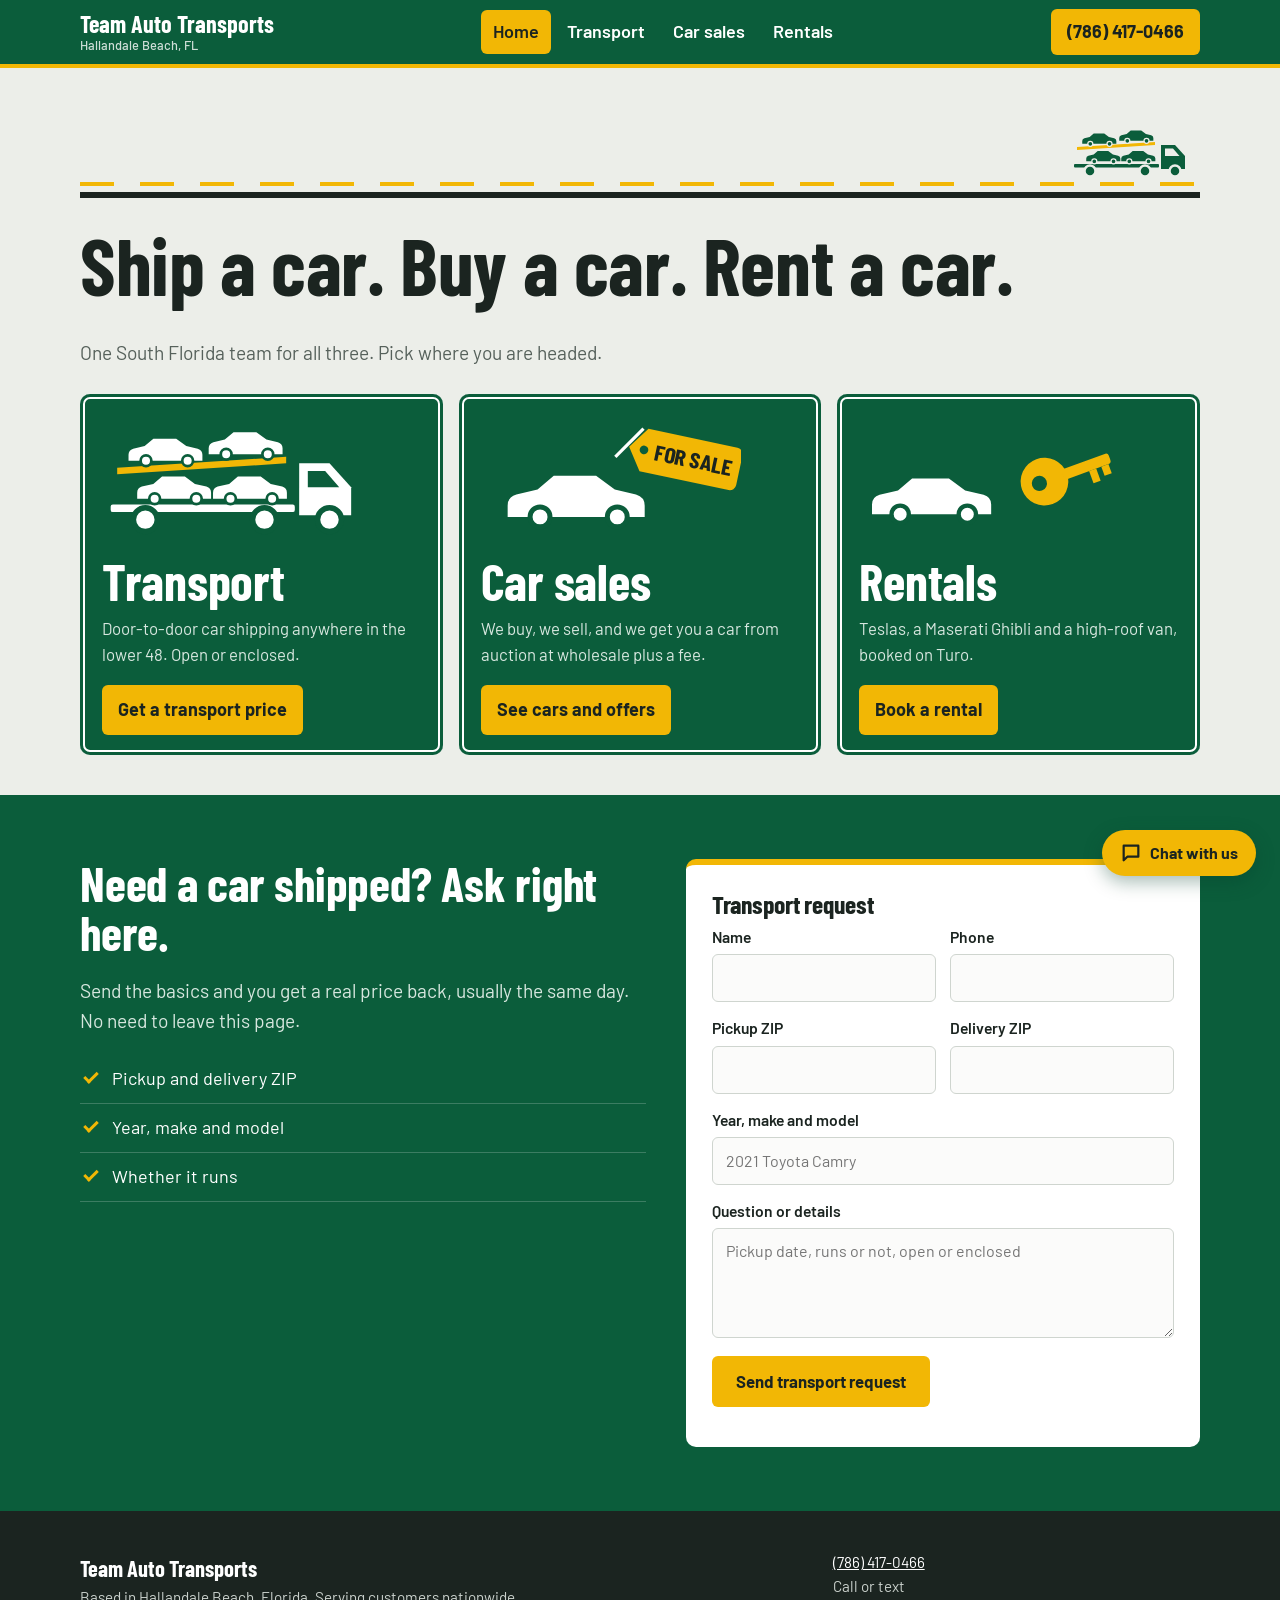
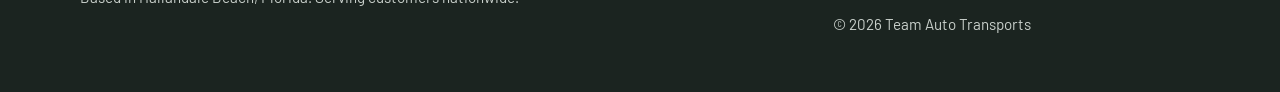
==== index.html @ 01b1e707 "Add files via upload" ====
<!doctype html>
<html lang="en">
<head>
  <meta charset="utf-8">
  <meta name="viewport" content="width=device-width, initial-scale=1, viewport-fit=cover">
  <title>Team Auto Transports | Car shipping, sales and rentals in Hallandale Beach, FL</title>
  <meta name="description" content="Door-to-door car shipping, used car sales, auction sourcing and rentals out of Hallandale Beach, FL. Call or text (786) 417-0466.">
  <link rel="preconnect" href="https://fonts.googleapis.com">
  <link rel="preconnect" href="https://fonts.gstatic.com" crossorigin>
  <link href="https://fonts.googleapis.com/css2?family=Barlow+Condensed:wght@600;700&family=Barlow:wght@400;500;600;700&display=swap" rel="stylesheet">
  <link rel="stylesheet" href="styles.css">
</head>
<body data-page="home">

<header class="site-header">
  <div class="wrap">
    <a class="brand" href="index.html">Team Auto Transports<small>Hallandale Beach, FL</small></a>
    <nav class="nav" aria-label="Main">
      <a href="index.html" aria-current="page">Home</a>
      <a href="transport.html">Transport</a>
      <a href="sales.html">Car sales</a>
      <a href="rentals.html">Rentals</a>
    </nav>
    <a class="header-call" href="tel:+17864170466">(786) 417-0466</a>
  </div>
</header>

<main>
  <section class="page-hero">
    <div class="wrap">
      <div class="road" aria-hidden="true"><svg class="road-truck" viewBox="0 0 240 110">
<rect x="8" y="78" width="170" height="7" rx="2" fill="#fff"/>
<path d="M14 44 L170 34 v6 L14 50z" fill="#f2b705"/>
<g transform="translate(22 11) scale(0.62)"><path d="M4 34q0-7 7-9l17-4 13-11h34l15 11 17 4q7 2 7 9v9H4z" fill="#fff"/><circle cx="30" cy="43" r="8" fill="#fff" stroke="#0b5d3b" stroke-width="4"/><circle cx="92" cy="43" r="8" fill="#fff" stroke="#0b5d3b" stroke-width="4"/></g><g transform="translate(96 5) scale(0.62)"><path d="M4 34q0-7 7-9l17-4 13-11h34l15 11 17 4q7 2 7 9v9H4z" fill="#fff"/><circle cx="30" cy="43" r="8" fill="#fff" stroke="#0b5d3b" stroke-width="4"/><circle cx="92" cy="43" r="8" fill="#fff" stroke="#0b5d3b" stroke-width="4"/></g><g transform="translate(30 46) scale(0.62)"><path d="M4 34q0-7 7-9l17-4 13-11h34l15 11 17 4q7 2 7 9v9H4z" fill="#fff"/><circle cx="30" cy="43" r="8" fill="#fff" stroke="#0b5d3b" stroke-width="4"/><circle cx="92" cy="43" r="8" fill="#fff" stroke="#0b5d3b" stroke-width="4"/></g><g transform="translate(100 46) scale(0.62)"><path d="M4 34q0-7 7-9l17-4 13-11h34l15 11 17 4q7 2 7 9v9H4z" fill="#fff"/><circle cx="30" cy="43" r="8" fill="#fff" stroke="#0b5d3b" stroke-width="4"/><circle cx="92" cy="43" r="8" fill="#fff" stroke="#0b5d3b" stroke-width="4"/></g>
<path d="M182 40h28l20 22v26h-48z" fill="#fff"/><path d="M190 47h16l13 15h-29z" fill="#0b5d3b"/>
<circle cx="40" cy="92" r="11" fill="#fff" stroke="#0b5d3b" stroke-width="5"/><circle cx="150" cy="92" r="11" fill="#fff" stroke="#0b5d3b" stroke-width="5"/><circle cx="210" cy="92" r="11" fill="#fff" stroke="#0b5d3b" stroke-width="5"/>
</svg></div>
      <h1>Ship a car. Buy a car. Rent a car.</h1>
      <p class="lead">One South Florida team for all three. Pick where you are headed.</p>

      <div class="signs">
        <a class="sign" href="transport.html">
          <svg class="sign-art" viewBox="0 0 240 110" aria-hidden="true">
<rect x="8" y="78" width="170" height="7" rx="2" fill="#fff"/>
<path d="M14 44 L170 34 v6 L14 50z" fill="#f2b705"/>
<g transform="translate(22 11) scale(0.62)"><path d="M4 34q0-7 7-9l17-4 13-11h34l15 11 17 4q7 2 7 9v9H4z" fill="#fff"/><circle cx="30" cy="43" r="8" fill="#fff" stroke="#0b5d3b" stroke-width="4"/><circle cx="92" cy="43" r="8" fill="#fff" stroke="#0b5d3b" stroke-width="4"/></g><g transform="translate(96 5) scale(0.62)"><path d="M4 34q0-7 7-9l17-4 13-11h34l15 11 17 4q7 2 7 9v9H4z" fill="#fff"/><circle cx="30" cy="43" r="8" fill="#fff" stroke="#0b5d3b" stroke-width="4"/><circle cx="92" cy="43" r="8" fill="#fff" stroke="#0b5d3b" stroke-width="4"/></g><g transform="translate(30 46) scale(0.62)"><path d="M4 34q0-7 7-9l17-4 13-11h34l15 11 17 4q7 2 7 9v9H4z" fill="#fff"/><circle cx="30" cy="43" r="8" fill="#fff" stroke="#0b5d3b" stroke-width="4"/><circle cx="92" cy="43" r="8" fill="#fff" stroke="#0b5d3b" stroke-width="4"/></g><g transform="translate(100 46) scale(0.62)"><path d="M4 34q0-7 7-9l17-4 13-11h34l15 11 17 4q7 2 7 9v9H4z" fill="#fff"/><circle cx="30" cy="43" r="8" fill="#fff" stroke="#0b5d3b" stroke-width="4"/><circle cx="92" cy="43" r="8" fill="#fff" stroke="#0b5d3b" stroke-width="4"/></g>
<path d="M182 40h28l20 22v26h-48z" fill="#fff"/><path d="M190 47h16l13 15h-29z" fill="#0b5d3b"/>
<circle cx="40" cy="92" r="11" fill="#fff" stroke="#0b5d3b" stroke-width="5"/><circle cx="150" cy="92" r="11" fill="#fff" stroke="#0b5d3b" stroke-width="5"/><circle cx="210" cy="92" r="11" fill="#fff" stroke="#0b5d3b" stroke-width="5"/>
</svg>
          <h2>Transport</h2>
          <p>Door-to-door car shipping anywhere in the lower 48. Open or enclosed.</p>
          <span class="sign-go">Get a transport price</span>
        </a>
        <a class="sign" href="sales.html">
          <svg class="sign-art" viewBox="0 0 240 110" aria-hidden="true">
<g transform="translate(20 40) scale(1.15)"><path d="M4 34q0-7 7-9l17-4 13-11h34l15 11 17 4q7 2 7 9v9H4z" fill="#fff"/><circle cx="30" cy="43" r="8" fill="#fff" stroke="#0b5d3b" stroke-width="4"/><circle cx="92" cy="43" r="8" fill="#fff" stroke="#0b5d3b" stroke-width="4"/></g>
<path d="M150 8 l-26 26" stroke="#fff" stroke-width="3"/>
<g transform="rotate(12 190 34)"><path d="M150 16h84a6 6 0 0 1 6 6v28a6 6 0 0 1-6 6h-84l-14-20z" fill="#f2b705"/><circle cx="150" cy="36" r="4" fill="#0b5d3b"/>
<text x="196" y="43" text-anchor="middle" font-family="Barlow Condensed, Arial Narrow, sans-serif" font-weight="700" font-size="20" textLength="72" lengthAdjust="spacingAndGlyphs" fill="#1b2420">FOR SALE</text></g>
</svg>
          <h2>Car sales</h2>
          <p>We buy, we sell, and we get you a car from auction at wholesale plus a fee.</p>
          <span class="sign-go">See cars and offers</span>
        </a>
        <a class="sign" href="rentals.html">
          <svg class="sign-art" viewBox="0 0 240 110" aria-hidden="true">
<g transform="translate(8 44) scale(1.0)"><path d="M4 34q0-7 7-9l17-4 13-11h34l15 11 17 4q7 2 7 9v9H4z" fill="#fff"/><circle cx="30" cy="43" r="8" fill="#fff" stroke="#0b5d3b" stroke-width="4"/><circle cx="92" cy="43" r="8" fill="#fff" stroke="#0b5d3b" stroke-width="4"/></g>
<g transform="rotate(-20 190 50)"><circle cx="170" cy="50" r="22" fill="#f2b705"/><circle cx="165" cy="50" r="7" fill="#0b5d3b"/><rect x="188" y="45" width="46" height="10" rx="3" fill="#f2b705"/><rect x="212" y="55" width="7" height="12" fill="#f2b705"/><rect x="224" y="55" width="7" height="9" fill="#f2b705"/></g>
</svg>
          <h2>Rentals</h2>
          <p>Teslas, a Maserati Ghibli and a high-roof van, booked on Turo.</p>
          <span class="sign-go">Book a rental</span>
        </a>
      </div>
    </div>
  </section>

  <section class="section section-sign" id="quick-quote">
    <div class="wrap split">
      <div>
        <h2>Need a car shipped? Ask right here.</h2>
        <p class="lead">Send the basics and you get a real price back, usually the same day. No need to leave this page.</p>
        <ul class="checklist">
          <li>Pickup and delivery ZIP</li>
          <li>Year, make and model</li>
          <li>Whether it runs</li>
        </ul>
      </div>

      <form class="form-card" name="transport-quote" method="POST" data-netlify="true" netlify-honeypot="bot-field"
            data-success="Request sent. We will call or text you with a price shortly.">
        <input type="hidden" name="form-name" value="transport-quote">
        <input type="hidden" name="source" value="Home page">
        <input type="hidden" name="runs" value="">
        <input type="hidden" name="trailer" value="">
        <input type="hidden" name="pickup_date" value="">
        <p class="hidden-field"><label>Leave empty <input name="bot-field"></label></p>
        <h3>Transport request</h3>
        <div class="fields">
          <div class="field"><label for="q-name">Name</label><input id="q-name" name="name" autocomplete="name" required></div>
          <div class="field"><label for="q-phone">Phone</label><input id="q-phone" name="phone" type="tel" autocomplete="tel" required></div>
          <div class="field"><label for="q-from">Pickup ZIP</label><input id="q-from" name="pickup_zip" inputmode="numeric" maxlength="10" required></div>
          <div class="field"><label for="q-to">Delivery ZIP</label><input id="q-to" name="delivery_zip" inputmode="numeric" maxlength="10" required></div>
          <div class="field field-full"><label for="q-vehicle">Year, make and model</label><input id="q-vehicle" name="vehicle" placeholder="2021 Toyota Camry" required></div>
          <div class="field field-full"><label for="q-msg">Question or details</label><textarea id="q-msg" name="message" placeholder="Pickup date, runs or not, open or enclosed"></textarea></div>
        </div>
        <button class="btn btn-paint" type="submit">Send transport request</button>
        <p class="form-msg" role="status" aria-live="polite"></p>
      </form>
    </div>
  </section>
</main>

<footer class="site-footer">
  <div class="wrap">
    <div>
      <strong>Team Auto Transports</strong>
      <p>Based in Hallandale Beach, Florida. Serving customers nationwide.</p>
      <!-- Add real numbers before going public:
      <p>USDOT XXXXXXX, MC XXXXXX. FL Dealer License XXXXXXX.</p> -->
    </div>
    <div>
      <p><a href="tel:+17864170466">(786) 417-0466</a><br>Call or text</p>
      <p>&copy; <span data-year></span> Team Auto Transports</p>
    </div>
  </div>
</footer>

<div class="call-bar">
  <a class="btn btn-paint" href="tel:+17864170466">Call</a>
  <a class="btn btn-ghost" style="color:#fff;border-color:#fff" href="sms:+17864170466">Text</a>
</div>

<form name="chat" data-netlify="true" hidden>
  <input name="topic"><input name="details"><input name="name"><input name="phone"><input name="page">
</form>
<script src="site.js"></script>
</body>
</html>
---- styles.css ----
/* Team Auto Transports - shared styles
   Look: Florida highway signage. Sign green, road-paint yellow, concrete. */

:root {
  --sign: #0b5d3b;
  --sign-dark: #07402a;
  --paint: #f2b705;
  --concrete: #eceee9;
  --ink: #1b2420;
  --muted: #56615b;
  --line: #cfd5cf;
  --white: #ffffff;
  --radius-sign: 10px;
  --radius-field: 6px;
  --display: "Barlow Condensed", "Arial Narrow", sans-serif;
  --body: "Barlow", system-ui, sans-serif;
  --wrap: 1120px;
}

*,
*::before,
*::after { box-sizing: border-box; }

html { -webkit-text-size-adjust: 100%; scroll-behavior: smooth; }
@media (prefers-reduced-motion: reduce) { html { scroll-behavior: auto; } }

body {
  margin: 0;
  font-family: var(--body);
  font-size: 18px;
  line-height: 1.55;
  color: var(--ink);
  background: var(--concrete);
  padding-bottom: 72px; /* room for the mobile call bar */
}
@media (min-width: 900px) { body { padding-bottom: 0; } }

img { max-width: 100%; display: block; }
a { color: var(--sign); }
:focus-visible { outline: 3px solid var(--paint); outline-offset: 2px; }

.wrap { width: min(100% - 40px, var(--wrap)); margin-inline: auto; }

h1, h2, h3 {
  font-family: var(--display);
  font-weight: 700;
  line-height: 1.02;
  margin: 0 0 .4em;
  letter-spacing: -.005em;
}
h1 { font-size: clamp(2.6rem, 8vw, 5rem); }
h2 { font-size: clamp(2rem, 5vw, 3rem); }
h3 { font-size: 1.6rem; }
p { margin: 0 0 1em; max-width: 64ch; }
.lead { font-size: 1.2rem; color: var(--muted); }

/* ---------- Header ---------- */
.site-header {
  background: var(--sign);
  color: var(--white);
  border-bottom: 4px solid var(--paint);
  position: sticky;
  top: 0;
  z-index: 20;
}
.site-header .wrap {
  display: flex;
  align-items: center;
  justify-content: space-between;
  gap: 16px;
  min-height: 64px;
  flex-wrap: wrap;
}
.brand {
  font-family: var(--display);
  font-weight: 700;
  font-size: 1.5rem;
  color: var(--white);
  text-decoration: none;
  line-height: 1;
}
.brand small {
  display: block;
  font-family: var(--body);
  font-weight: 500;
  font-size: .8rem;
  opacity: .8;
  margin-top: 3px;
}
.nav {
  display: flex;
  gap: 4px;
  overflow-x: auto;
  -webkit-overflow-scrolling: touch;
}
.nav a {
  color: var(--white);
  text-decoration: none;
  font-weight: 600;
  padding: 8px 12px;
  border-radius: var(--radius-field);
  white-space: nowrap;
}
.nav a:hover { background: var(--sign-dark); }
.nav a[aria-current="page"] { background: var(--paint); color: var(--ink); }
.header-call {
  display: none;
  background: var(--paint);
  color: var(--ink);
  font-weight: 700;
  text-decoration: none;
  padding: 9px 16px;
  border-radius: var(--radius-field);
}
@media (min-width: 900px) { .header-call { display: inline-block; } }
@media (max-width: 899px) {
  .site-header .wrap { padding: 10px 0 6px; }
  .nav { width: 100%; display: grid; grid-template-columns: repeat(4, 1fr); gap: 4px; padding: 0 0 4px; overflow: visible; }
  .nav a { text-align: center; padding: 8px 4px; font-size: .95rem; }
}

/* ---------- Buttons ---------- */
.btn {
  display: inline-flex;
  align-items: center;
  justify-content: center;
  gap: 8px;
  font: 700 1.05rem/1 var(--body);
  padding: 15px 22px;
  border-radius: var(--radius-field);
  border: 2px solid transparent;
  text-decoration: none;
  cursor: pointer;
  min-height: 50px;
}
.btn-paint { background: var(--paint); color: var(--ink); }
.btn-paint:hover { background: #ffc81f; }
.btn-sign { background: var(--sign); color: var(--white); }
.btn-sign:hover { background: var(--sign-dark); }
.btn-ghost { background: transparent; color: var(--ink); border-color: var(--ink); }
.btn-ghost:hover { background: var(--ink); color: var(--white); }
.btn-row { display: flex; flex-wrap: wrap; gap: 12px; }

/* ---------- Sections ---------- */
.section { padding: 64px 0; }
.section-tight { padding: 40px 0; }
.section-white { background: var(--white); }
.section-sign { background: var(--sign); color: var(--white); }
.section-sign .lead, .section-sign p { color: #d7e7df; }

.page-hero { padding: 56px 0 40px; }
.page-hero p.lead { margin-bottom: 1.4em; }

/* ---------- Highway sign panels (landing) ---------- */
.signs {
  display: grid;
  gap: 16px;
  grid-template-columns: 1fr;
}
@media (min-width: 820px) { .signs { grid-template-columns: repeat(3, 1fr); } }

.sign {
  position: relative;
  display: flex;
  flex-direction: column;
  background: var(--sign);
  color: var(--white);
  text-decoration: none;
  border-radius: var(--radius-sign);
  padding: 22px 22px 20px;
  box-shadow: inset 0 0 0 3px var(--sign), inset 0 0 0 5px var(--white);
  min-height: 220px;
  transition: transform .15s ease;
}
.sign:hover { transform: translateY(-3px); }
@media (prefers-reduced-motion: reduce) { .sign:hover { transform: none; } }
.sign-tab {
  align-self: flex-start;
  background: var(--paint);
  color: var(--ink);
  font: 700 .95rem/1 var(--body);
  padding: 6px 10px;
  border-radius: 4px;
  margin-bottom: 18px;
}
.sign h2 {
  font-size: clamp(2.4rem, 6vw, 3.2rem);
  margin-bottom: .15em;
}
.sign p { color: #d7e7df; margin: 0 0 18px; font-size: 1.05rem; }
.sign-arrow {
  margin-top: auto;
  width: 44px;
  height: 44px;
}

/* ---------- Two column layout ---------- */
.split {
  display: grid;
  gap: 40px;
  grid-template-columns: 1fr;
  align-items: start;
}
@media (min-width: 900px) { .split { grid-template-columns: 1.1fr 1fr; } }

/* ---------- Steps ---------- */
.steps {
  list-style: none;
  padding: 0;
  margin: 32px 0 0;
  display: grid;
  gap: 28px;
  counter-reset: step;
}
@media (min-width: 820px) { .steps { grid-template-columns: repeat(3, 1fr); } }
.steps li { counter-increment: step; border-top: 4px solid var(--paint); padding-top: 14px; }
.steps li::before {
  content: "Step " counter(step);
  display: block;
  font-weight: 700;
  color: var(--sign);
  margin-bottom: 4px;
}

/* ---------- Routes table ---------- */
.routes { width: 100%; border-collapse: collapse; margin-top: 24px; font-size: 1.05rem; }
.routes th, .routes td { text-align: left; padding: 14px 10px; border-bottom: 1px solid var(--line); }
.routes th { font-family: var(--display); font-size: 1.2rem; }
.routes td:last-child, .routes th:last-child { text-align: right; white-space: nowrap; }

.checklist { list-style: none; padding: 0; margin: 12px 0 0; }
.checklist li { padding: 10px 0 10px 32px; position: relative; border-bottom: 1px solid var(--line); }
.checklist li::before {
  content: "";
  position: absolute;
  left: 4px;
  top: 17px;
  width: 14px;
  height: 8px;
  border-left: 3px solid var(--sign);
  border-bottom: 3px solid var(--sign);
  transform: rotate(-45deg);
}
.section-sign .checklist li { border-color: rgba(255,255,255,.2); }
.section-sign .checklist li::before { border-color: var(--paint); }

/* ---------- Offer blocks (sales) ---------- */
.offers { display: grid; gap: 20px; margin-top: 28px; }
@media (min-width: 820px) { .offers { grid-template-columns: repeat(3, 1fr); } }
.offer {
  background: var(--white);
  border-left: 6px solid var(--sign);
  padding: 22px;
  display: flex;
  flex-direction: column;
}
.offer.offer-auction { border-left-color: var(--paint); }
.offer p { color: var(--muted); }
.offer .btn { margin-top: auto; align-self: flex-start; }

/* ---------- Inventory ---------- */
.inventory { display: grid; gap: 20px; margin-top: 28px; }
@media (min-width: 640px) { .inventory { grid-template-columns: repeat(2, 1fr); } }
@media (min-width: 1000px) { .inventory { grid-template-columns: repeat(3, 1fr); } }
.car {
  background: var(--white);
  border: 1px solid var(--line);
  border-radius: 8px;
  overflow: hidden;
  display: flex;
  flex-direction: column;
}
.car-photo {
  aspect-ratio: 4 / 3;
  background: #d9ddd8;
  display: grid;
  place-items: center;
  color: var(--muted);
  font-weight: 600;
}
.car-photo img { width: 100%; height: 100%; object-fit: cover; }
.car-body { padding: 16px 18px 18px; display: flex; flex-direction: column; flex: 1; }
.car-body h3 { font-size: 1.5rem; margin-bottom: 4px; }
.car-meta { color: var(--muted); font-size: .98rem; margin: 0 0 10px; }
.car-price { font-family: var(--display); font-weight: 700; font-size: 1.8rem; color: var(--sign); margin: 0 0 12px; }
.car-body .btn { margin-top: auto; }
.inventory-status { color: var(--muted); }

/* ---------- Forms ---------- */
.form-card {
  background: var(--white);
  border-radius: var(--radius-sign);
  padding: 26px;
  border-top: 6px solid var(--paint);
  color: var(--ink);
}
.form-card h2, .form-card h3 { margin-bottom: .3em; }
.form-card > p { color: var(--muted); }
.fields { display: grid; gap: 14px; grid-template-columns: 1fr; }
@media (min-width: 560px) { .fields { grid-template-columns: 1fr 1fr; } }
.field { display: flex; flex-direction: column; gap: 5px; }
.field-full { grid-column: 1 / -1; }
label { font-weight: 600; font-size: .98rem; }
input, select, textarea {
  font: 400 1rem/1.3 var(--body);
  color: var(--ink);
  padding: 12px 13px;
  border: 1.5px solid var(--line);
  border-radius: var(--radius-field);
  background: #fbfbfa;
  width: 100%;
  min-height: 48px;
  font-size: 16px; /* stops iOS zoom on focus */
}
textarea { min-height: 110px; resize: vertical; }
input:focus, select:focus, textarea:focus { border-color: var(--sign); outline: 2px solid var(--sign); outline-offset: 0; }
.radio-row { display: flex; flex-wrap: wrap; gap: 8px; }
.radio-row label {
  display: flex;
  align-items: center;
  gap: 8px;
  border: 1.5px solid var(--line);
  border-radius: var(--radius-field);
  padding: 10px 14px;
  cursor: pointer;
  font-weight: 600;
}
.radio-row input { width: auto; min-height: 0; }
.radio-row label:has(input:checked) { border-color: var(--sign); background: #e3efe8; }
.form-card .btn { margin-top: 18px; width: 100%; }
@media (min-width: 560px) { .form-card .btn { width: auto; } }
.hidden-field { display: none; }
.form-msg { margin: 14px 0 0; font-weight: 600; }
.form-msg.ok { color: var(--sign); }
.form-msg.err { color: #a12b1c; }

/* ---------- Rentals ---------- */
.fleet { display: flex; flex-wrap: wrap; gap: 10px; margin: 20px 0 28px; padding: 0; list-style: none; }
.fleet li { background: var(--white); border: 1.5px solid var(--line); border-radius: 999px; padding: 8px 16px; font-weight: 600; }

/* ---------- Footer ---------- */
.site-footer { background: var(--ink); color: #c9d0cb; padding: 40px 0; font-size: .95rem; }
.site-footer a { color: var(--white); }
.site-footer .wrap { display: grid; gap: 18px; }
@media (min-width: 820px) { .site-footer .wrap { grid-template-columns: 2fr 1fr; } }
.site-footer strong { color: var(--white); font-family: var(--display); font-size: 1.4rem; }

/* ---------- Mobile call bar ---------- */
.call-bar {
  position: fixed;
  left: 0;
  right: 0;
  bottom: 0;
  display: grid;
  grid-template-columns: 1fr 1fr;
  gap: 8px;
  padding: 10px 12px calc(10px + env(safe-area-inset-bottom));
  background: var(--sign);
  border-top: 3px solid var(--paint);
  z-index: 30;
}
.call-bar .btn { min-height: 46px; padding: 12px; }
@media (min-width: 900px) { .call-bar { display: none; } }

/* ---------- Sign illustrations ---------- */
.sign-art { width: 100%; max-width: 260px; height: auto; margin: 4px 0 16px; }
.sign-go {
  margin-top: auto;
  align-self: flex-start;
  background: var(--paint);
  color: var(--ink);
  font-weight: 700;
  padding: 11px 16px;
  border-radius: var(--radius-field);
}
.sign:hover .sign-go { background: #ffc81f; }

/* ---------- Road with truck (home, plays once) ---------- */
.road {
  position: relative;
  height: 74px;
  margin-bottom: 26px;
  border-bottom: 6px solid var(--ink);
  overflow: hidden;
}
.road::after {
  content: "";
  position: absolute;
  left: 0; right: 0; bottom: 6px;
  height: 4px;
  background: repeating-linear-gradient(90deg, var(--paint) 0 34px, transparent 34px 60px);
}
.road-truck {
  position: absolute;
  bottom: 12px;
  width: 120px;
  height: auto;
  left: calc(100% - 130px);
  animation: drive 2.6s cubic-bezier(.25,.8,.3,1) both;
}
.road-truck rect, .road-truck path[fill="#fff"], .road-truck circle, .road-truck g path, .road-truck g circle { fill: var(--sign); }
.road-truck path[fill="#0b5d3b"] { fill: var(--concrete); }
.road-truck circle { stroke: var(--concrete); }
@keyframes drive { from { left: -140px; } }
@media (prefers-reduced-motion: reduce) { .road-truck { animation: none; } }

/* ---------- Car photo placeholder ---------- */
.car-photo svg { width: 55%; height: auto; opacity: .45; }
.car-photo { position: relative; }
.car-photo .photo-count {
  position: absolute; right: 10px; bottom: 10px;
  background: rgba(27,36,32,.8); color: #fff; font-size: .85rem; padding: 3px 8px; border-radius: 4px;
}

/* ---------- Turo booking panel ---------- */
.turo-panel {
  background: var(--paint);
  color: var(--ink);
  border-radius: var(--radius-sign);
  padding: 30px 26px;
  display: grid;
  gap: 18px;
  align-items: center;
  margin-top: 8px;
}
@media (min-width: 820px) { .turo-panel { grid-template-columns: 1.3fr 1fr; padding: 40px; } }
.turo-panel h2 { margin-bottom: .2em; }
.turo-panel p { margin: 0; font-size: 1.1rem; }
.btn-turo {
  background: var(--ink);
  color: var(--white);
  font-size: 1.3rem;
  min-height: 64px;
  padding: 18px 28px;
  width: 100%;
  box-shadow: 0 6px 0 var(--sign);
}
.btn-turo:hover { background: var(--sign-dark); }
.btn-turo:active { transform: translateY(4px); box-shadow: 0 2px 0 var(--sign); }
.turo-panel .fleet { margin: 14px 0 0; }
.turo-panel .fleet li { border-color: rgba(27,36,32,.25); }

/* ---------- Chat widget ---------- */
.chat-launch {
  position: fixed;
  right: 16px;
  bottom: 88px;
  z-index: 40;
  display: flex;
  align-items: center;
  gap: 8px;
  background: var(--paint);
  color: var(--ink);
  border: 0;
  border-radius: 999px;
  padding: 12px 18px;
  font: 700 1rem/1 var(--body);
  box-shadow: 0 6px 18px rgba(7,64,42,.35);
  cursor: pointer;
}
@media (min-width: 900px) { .chat-launch { bottom: 24px; right: 24px; } }
.chat-launch svg { width: 22px; height: 22px; }
.chat-panel {
  position: fixed;
  right: 12px;
  left: 12px;
  bottom: 88px;
  z-index: 41;
  background: var(--white);
  border-radius: 12px;
  box-shadow: 0 12px 40px rgba(0,0,0,.25);
  overflow: hidden;
  display: none;
  flex-direction: column;
  max-height: min(560px, calc(100dvh - 120px));
}
@media (min-width: 560px) { .chat-panel { left: auto; width: 370px; } }
@media (min-width: 900px) { .chat-panel { bottom: 24px; right: 24px; } }
.chat-panel.open { display: flex; }
.chat-head {
  background: var(--sign);
  color: var(--white);
  padding: 14px 16px;
  display: flex;
  justify-content: space-between;
  align-items: center;
  border-bottom: 3px solid var(--paint);
}
.chat-head strong { font-family: var(--display); font-size: 1.3rem; }
.chat-head small { display: block; opacity: .8; }
.chat-close { background: none; border: 0; color: #fff; font-size: 1.8rem; line-height: 1; cursor: pointer; padding: 0 4px; }
.chat-log { padding: 14px; overflow-y: auto; display: flex; flex-direction: column; gap: 8px; flex: 1; background: var(--concrete); }
.bubble { max-width: 85%; padding: 10px 13px; border-radius: 12px; font-size: 1rem; line-height: 1.4; }
.bubble.bot { background: var(--white); align-self: flex-start; border-bottom-left-radius: 3px; }
.bubble.me { background: var(--sign); color: #fff; align-self: flex-end; border-bottom-right-radius: 3px; }
.chat-choices { display: flex; flex-wrap: wrap; gap: 6px; }
.chat-choices button {
  background: var(--white); border: 1.5px solid var(--sign); color: var(--sign);
  border-radius: 999px; padding: 8px 12px; font: 600 .95rem var(--body); cursor: pointer;
}
.chat-choices button:hover { background: var(--sign); color: #fff; }
.chat-input { display: flex; gap: 8px; padding: 10px; border-top: 1px solid var(--line); }
.chat-input input { min-height: 44px; }
.chat-input button { flex: none; min-height: 44px; padding: 0 16px; }
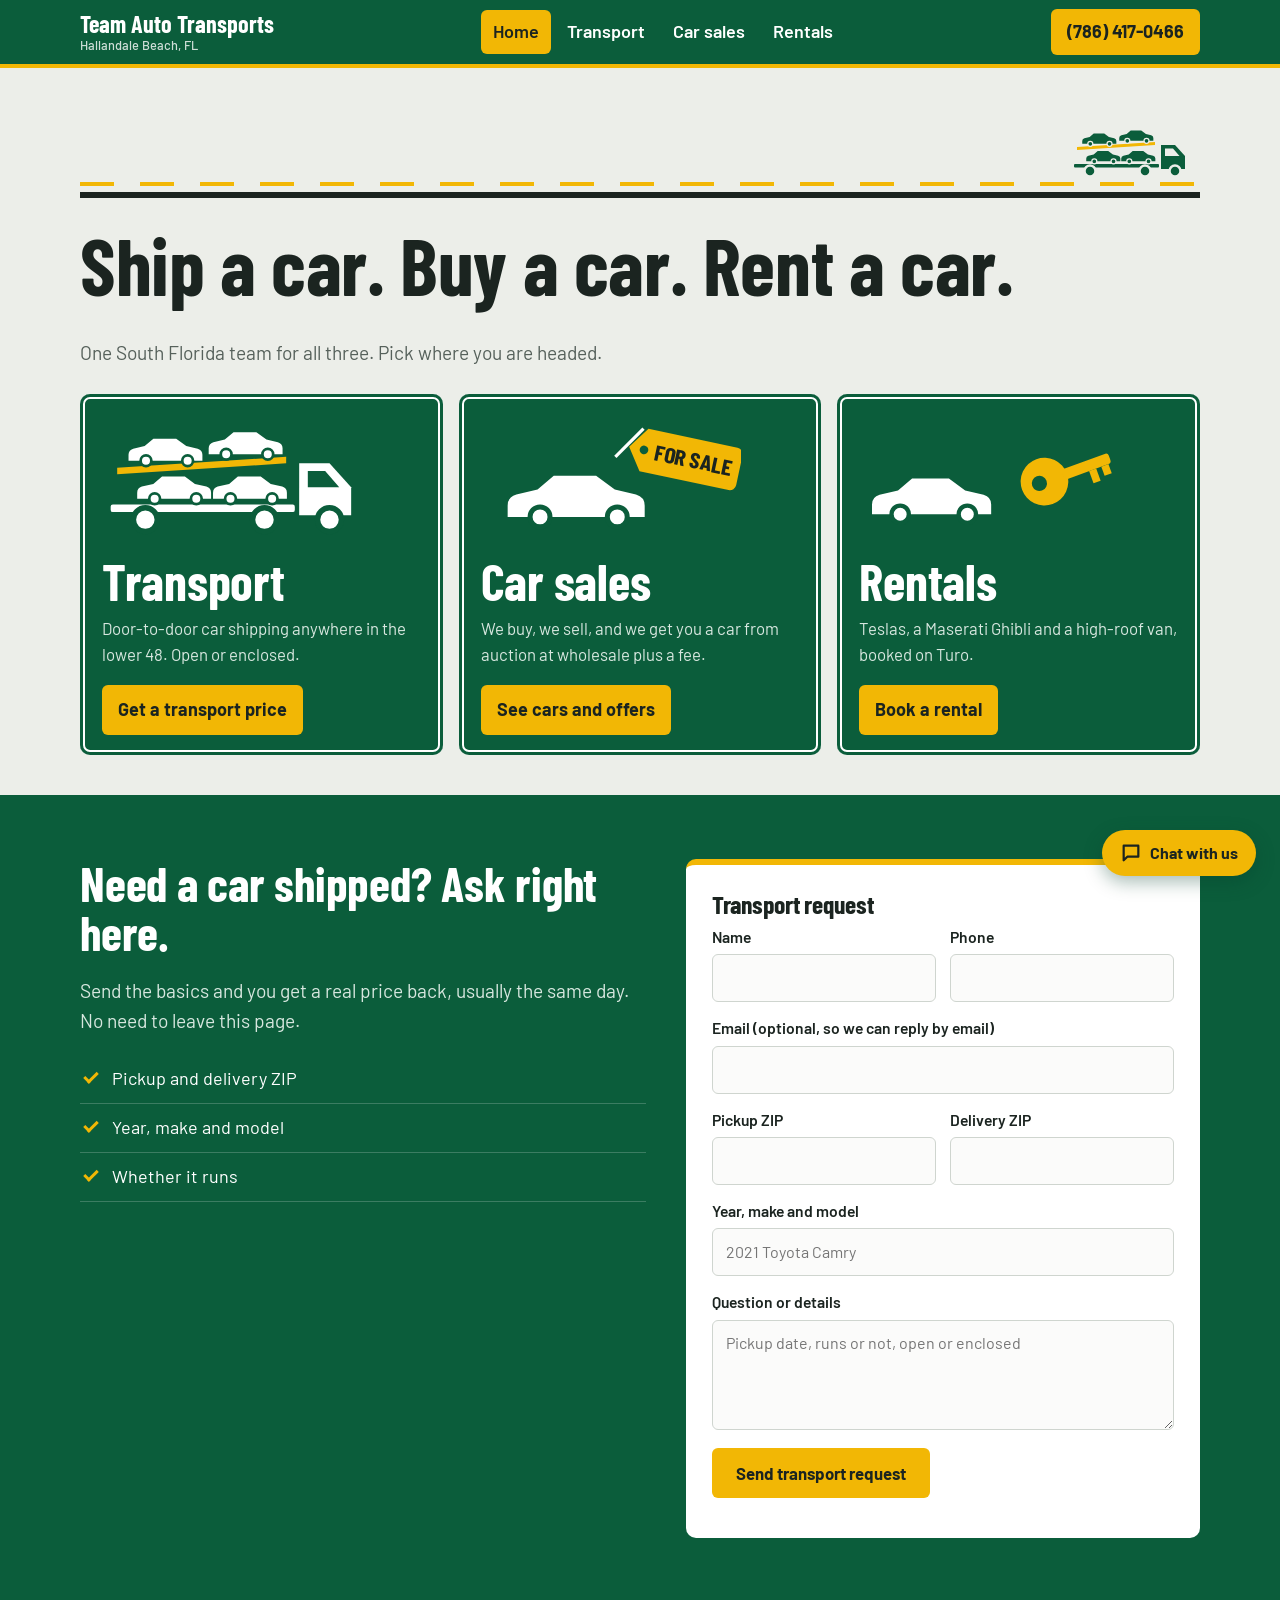
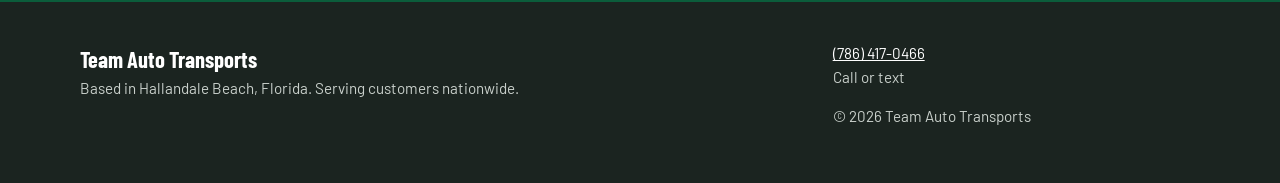
==== commit ba517bcf: "Add files via upload" ====
--- a/index.html
+++ b/index.html
@@ -94,11 +94,13 @@
         <input type="hidden" name="runs" value="">
         <input type="hidden" name="trailer" value="">
         <input type="hidden" name="pickup_date" value="">
+        <input type="hidden" name="subject" value="">
         <p class="hidden-field"><label>Leave empty <input name="bot-field"></label></p>
         <h3>Transport request</h3>
         <div class="fields">
           <div class="field"><label for="q-name">Name</label><input id="q-name" name="name" autocomplete="name" required></div>
           <div class="field"><label for="q-phone">Phone</label><input id="q-phone" name="phone" type="tel" autocomplete="tel" required></div>
+          <div class="field field-full"><label for="q-email">Email (optional, so we can reply by email)</label><input id="q-email" name="email" type="email" autocomplete="email"></div>
           <div class="field"><label for="q-from">Pickup ZIP</label><input id="q-from" name="pickup_zip" inputmode="numeric" maxlength="10" required></div>
           <div class="field"><label for="q-to">Delivery ZIP</label><input id="q-to" name="delivery_zip" inputmode="numeric" maxlength="10" required></div>
           <div class="field field-full"><label for="q-vehicle">Year, make and model</label><input id="q-vehicle" name="vehicle" placeholder="2021 Toyota Camry" required></div>
@@ -132,7 +134,7 @@
 </div>
 
 <form name="chat" data-netlify="true" hidden>
-  <input name="topic"><input name="details"><input name="name"><input name="phone"><input name="page">
+  <input name="topic"><input name="details"><input name="name"><input name="phone"><input name="page"><input name="subject">
 </form>
 <script src="site.js"></script>
 </body>
--- a/styles.css
+++ b/styles.css
@@ -502,3 +502,95 @@
 .chat-input { display: flex; gap: 8px; padding: 10px; border-top: 1px solid var(--line); }
 .chat-input input { min-height: 44px; }
 .chat-input button { flex: none; min-height: 44px; padding: 0 16px; }
+
+/* ---------- Photo gallery (lightbox) ---------- */
+.car-photo[data-car] { cursor: zoom-in; }
+.car-photo[data-car]:focus-visible { outline: 3px solid var(--paint); outline-offset: -3px; }
+body.lb-open { overflow: hidden; }
+
+.lightbox {
+  position: fixed; inset: 0; z-index: 1000;
+  background: #0a0e0c;
+  display: grid;
+  grid-template-columns: auto 1fr auto;
+  grid-template-rows: 1fr auto auto;
+  align-items: center;
+  padding: max(12px, env(safe-area-inset-top)) 12px max(12px, env(safe-area-inset-bottom));
+  gap: 8px;
+}
+.lightbox[hidden] { display: none; }
+
+.lb-stage {
+  grid-column: 2; grid-row: 1;
+  display: grid; place-items: center;
+  min-height: 0; height: 100%;
+}
+.lb-img {
+  max-width: 100%; max-height: 100%;
+  object-fit: contain;
+  border-radius: 4px;
+  background: #0a0e0c;
+}
+
+.lb-nav {
+  grid-row: 1;
+  width: 52px; height: 52px;
+  font-size: 2.2rem; line-height: 1;
+  color: #fff; background: rgba(255,255,255,.12);
+  border: 0; border-radius: 50%;
+  cursor: pointer;
+  display: grid; place-items: center;
+}
+.lb-nav:hover { background: rgba(255,255,255,.24); }
+.lb-prev { grid-column: 1; }
+.lb-next { grid-column: 3; }
+
+.lb-close {
+  position: absolute;
+  top: max(12px, env(safe-area-inset-top)); right: 12px;
+  width: 44px; height: 44px;
+  font-size: 2rem; line-height: 1;
+  color: #fff; background: rgba(255,255,255,.12);
+  border: 0; border-radius: 50%;
+  cursor: pointer; z-index: 2;
+}
+.lb-close:hover { background: rgba(255,255,255,.24); }
+
+.lb-bar {
+  grid-column: 1 / -1; grid-row: 2;
+  display: flex; justify-content: space-between; align-items: baseline;
+  gap: 12px; color: #fff; padding: 0 4px;
+}
+.lb-title { font-family: var(--display); font-weight: 700; font-size: 1.3rem; }
+.lb-count { color: #c9d2cc; font-size: .95rem; white-space: nowrap; }
+
+.lb-strip {
+  grid-column: 1 / -1; grid-row: 3;
+  display: flex; gap: 8px;
+  overflow-x: auto; overscroll-behavior-x: contain;
+  padding: 4px 2px;
+  scrollbar-width: thin;
+}
+.lb-strip img {
+  width: 84px; height: 60px; flex: 0 0 auto;
+  object-fit: cover; border-radius: 4px;
+  opacity: .5; cursor: pointer;
+  border: 2px solid transparent;
+}
+.lb-strip img.on { opacity: 1; border-color: var(--paint); }
+
+@media (max-width: 640px) {
+  /* arrows float over the photo instead of stealing width from it */
+  .lightbox { grid-template-columns: 1fr; padding-left: 8px; padding-right: 8px; }
+  .lb-stage { grid-column: 1; }
+  .lb-bar, .lb-strip { grid-column: 1; }
+  .lb-nav {
+    position: absolute; top: 50%; transform: translateY(-50%);
+    width: 44px; height: 44px; font-size: 1.8rem;
+    background: rgba(10,14,12,.55);
+  }
+  .lb-prev { left: 8px; }
+  .lb-next { right: 8px; }
+  .lb-title { font-size: 1.1rem; }
+  .lb-strip img { width: 66px; height: 48px; }
+}
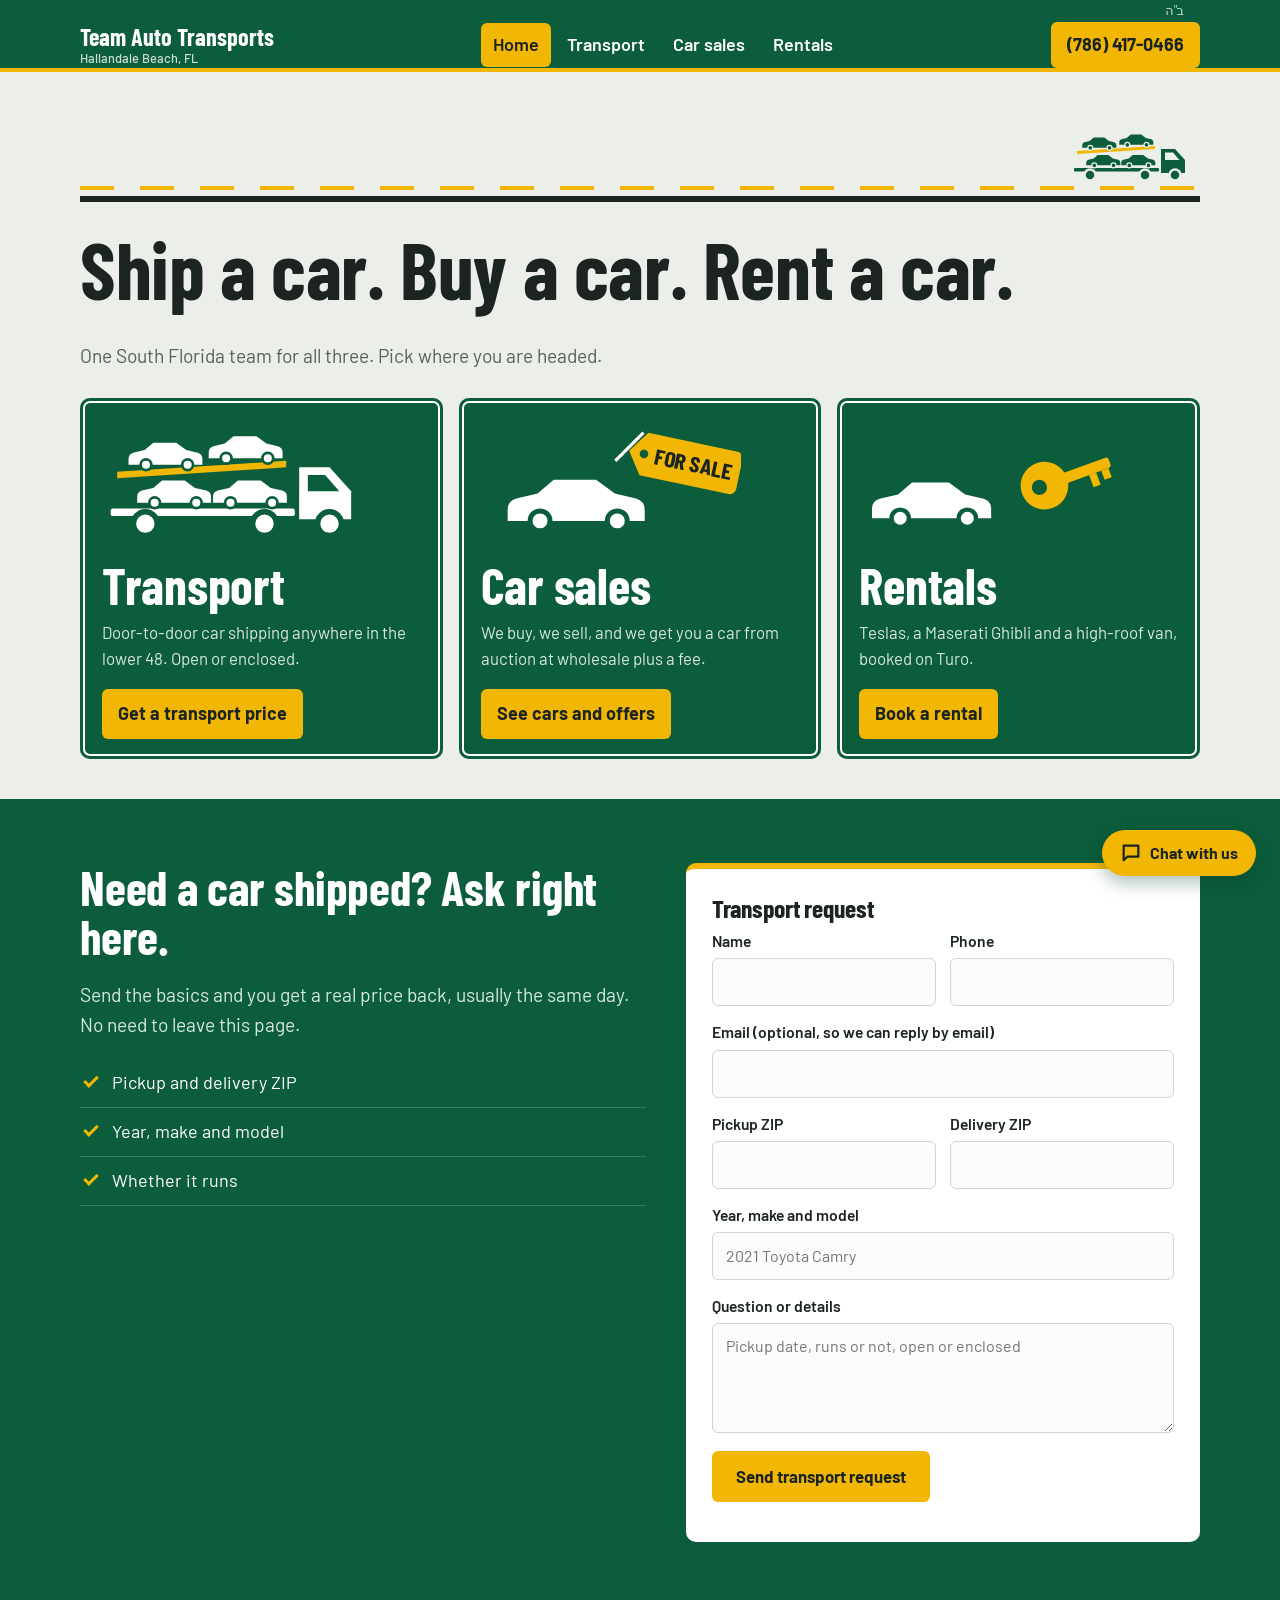
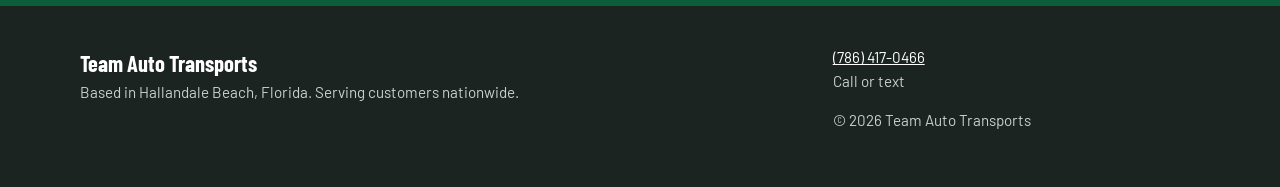
==== commit f5d7122d: "Add B"H to header on all pages" ====
--- a/index.html
+++ b/index.html
@@ -8,12 +8,80 @@
   <link rel="preconnect" href="https://fonts.googleapis.com">
   <link rel="preconnect" href="https://fonts.gstatic.com" crossorigin>
   <link href="https://fonts.googleapis.com/css2?family=Barlow+Condensed:wght@600;700&family=Barlow:wght@400;500;600;700&display=swap" rel="stylesheet">
+  <link rel="canonical" href="https://teamautotransports.net/">
+  <link rel="icon" href="/favicon.svg" type="image/svg+xml">
+  <link rel="apple-touch-icon" href="/apple-touch-icon.png">
+  <meta name="theme-color" content="#0b5d3b">
+  <meta property="og:type" content="website">
+  <meta property="og:site_name" content="Team Auto Transports">
+  <meta property="og:url" content="https://teamautotransports.net/">
+  <meta property="og:title" content="Team Auto Transports | Ship a car. Buy a car. Rent a car.">
+  <meta property="og:description" content="Door-to-door car shipping nationwide, used cars for sale, auction sourcing and Turo rentals. Based in Hallandale Beach, FL. Call or text (786) 417-0466.">
+  <meta property="og:image" content="https://teamautotransports.net/images/og-cover.jpg">
+  <meta property="og:image:width" content="1200">
+  <meta property="og:image:height" content="630">
+  <meta property="og:image:alt" content="Team Auto Transports - ship a car, buy a car, rent a car. (786) 417-0466">
+  <meta name="twitter:card" content="summary_large_image">
+  <meta name="twitter:title" content="Team Auto Transports | Ship a car. Buy a car. Rent a car.">
+  <meta name="twitter:description" content="Door-to-door car shipping nationwide, used cars for sale, auction sourcing and Turo rentals. Based in Hallandale Beach, FL. Call or text (786) 417-0466.">
+  <meta name="twitter:image" content="https://teamautotransports.net/images/og-cover.jpg">
   <link rel="stylesheet" href="styles.css">
+  <script type="application/ld+json">
+{
+  "@context": "https://schema.org",
+  "@type": "AutoDealer",
+  "@id": "https://teamautotransports.net/#business",
+  "name": "Team Auto Transports",
+  "url": "https://teamautotransports.net/",
+  "image": "https://teamautotransports.net/images/og-cover.jpg",
+  "logo": "https://teamautotransports.net/apple-touch-icon.png",
+  "description": "Door-to-door car shipping nationwide, used cars for sale, dealer auction sourcing and Turo rentals, out of Hallandale Beach, Florida.",
+  "telephone": "+1-786-417-0466",
+  "address": {
+    "@type": "PostalAddress",
+    "addressLocality": "Hallandale Beach",
+    "addressRegion": "FL",
+    "postalCode": "33009",
+    "addressCountry": "US"
+  },
+  "areaServed": {
+    "@type": "Country",
+    "name": "United States"
+  },
+  "priceRange": "$$",
+  "sameAs": [
+    "https://turo.com/us/en/host/16990759"
+  ],
+  "contactPoint": {
+    "@type": "ContactPoint",
+    "telephone": "+1-786-417-0466",
+    "contactType": "sales",
+    "areaServed": "US",
+    "availableLanguage": [
+      "English",
+      "Hebrew",
+      "Spanish"
+    ]
+  }
+}
+</script>
+  <script type="application/ld+json">
+{
+  "@context": "https://schema.org",
+  "@type": "WebSite",
+  "url": "https://teamautotransports.net/",
+  "name": "Team Auto Transports",
+  "publisher": {
+    "@id": "https://teamautotransports.net/#business"
+  }
+}
+</script>
 </head>
 <body data-page="home">
 
 <header class="site-header">
   <div class="wrap">
+    <span class="bh" lang="he" dir="rtl">ב"ה</span>
     <a class="brand" href="index.html">Team Auto Transports<small>Hallandale Beach, FL</small></a>
     <nav class="nav" aria-label="Main">
       <a href="index.html" aria-current="page">Home</a>
@@ -133,8 +201,8 @@
   <a class="btn btn-ghost" style="color:#fff;border-color:#fff" href="sms:+17864170466">Text</a>
 </div>
 
-<form name="chat" data-netlify="true" hidden>
-  <input name="topic"><input name="details"><input name="name"><input name="phone"><input name="page"><input name="subject">
+<form name="chat" data-netlify="true" netlify-honeypot="bot-field" hidden>
+  <input name="topic"><input name="details"><input name="name"><input name="phone"><input name="page"><input name="subject"><input name="bot-field">
 </form>
 <script src="site.js"></script>
 </body>
--- a/styles.css
+++ b/styles.css
@@ -594,3 +594,21 @@
   .lb-title { font-size: 1.1rem; }
   .lb-strip img { width: 66px; height: 48px; }
 }
+
+/* FAQ list (transport page) */
+.faq { margin: 0; max-width: 780px; }
+.faq dt {
+  font-family: "Barlow Condensed", "Barlow", sans-serif;
+  font-weight: 700;
+  font-size: 1.22rem;
+  letter-spacing: .01em;
+  margin: 26px 0 6px;
+  color: #0b5d3b;
+}
+.faq dt:first-child { margin-top: 8px; }
+.faq dd { margin: 0; padding: 0 0 18px; border-bottom: 1px solid rgba(11,93,59,.14); }
+.faq dd:last-child { border-bottom: 0; }
+
+.site-header .wrap { position: relative; padding-top: 22px; }
+.bh { position: absolute; top: 3px; right: 16px; font-size: .8rem; color: #fff; opacity: .75; line-height: 1.2; }
+@media (max-width: 899px) { .site-header .wrap { padding-top: 18px; } }
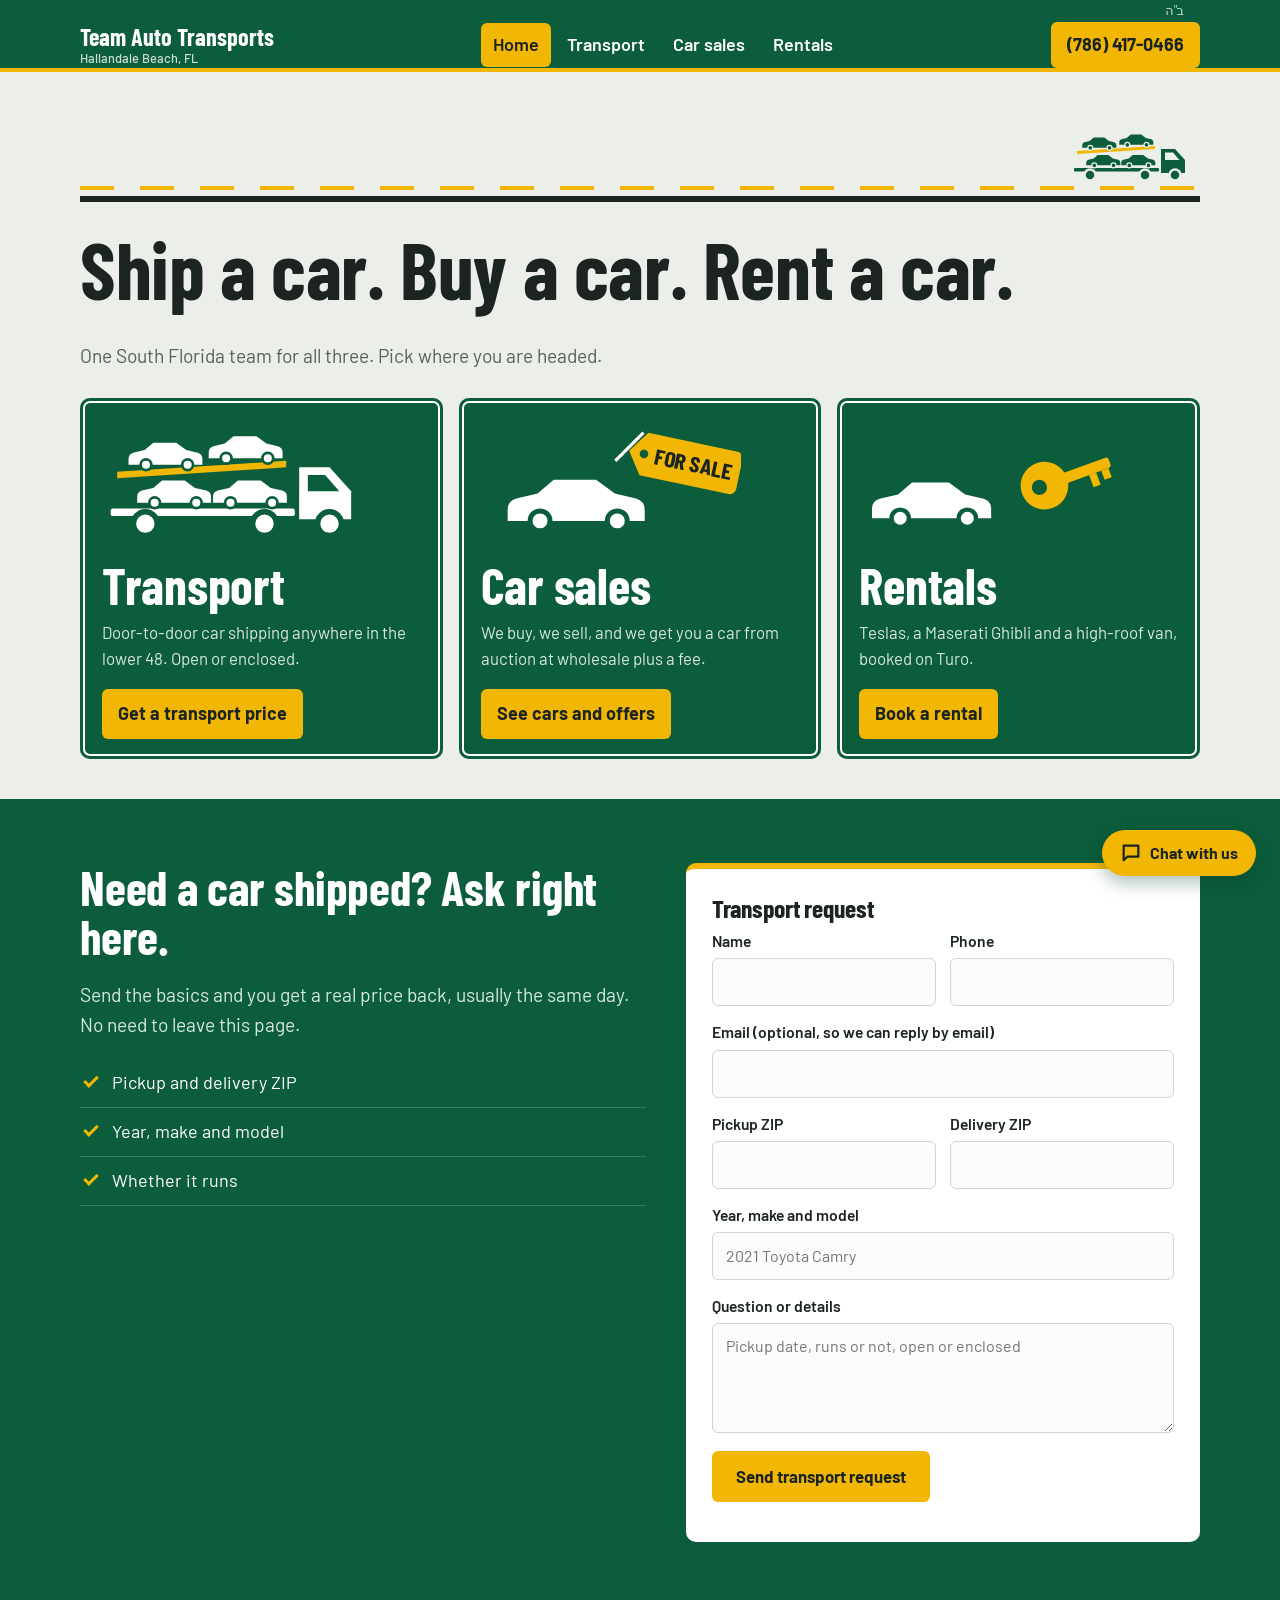
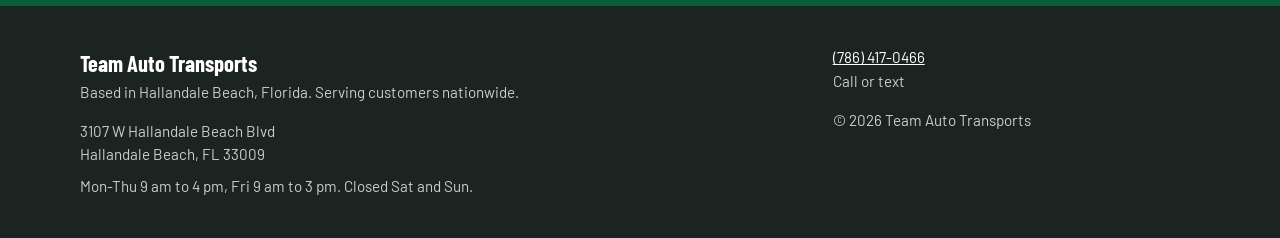
==== commit eefa2497: "Add address, hours and opening hours schema to footer" ====
--- a/index.html
+++ b/index.html
@@ -39,6 +39,7 @@
   "telephone": "+1-786-417-0466",
   "address": {
     "@type": "PostalAddress",
+    "streetAddress": "3107 W Hallandale Beach Blvd",
     "addressLocality": "Hallandale Beach",
     "addressRegion": "FL",
     "postalCode": "33009",
@@ -49,6 +50,10 @@
     "name": "United States"
   },
   "priceRange": "$$",
+  "openingHoursSpecification": [
+    {"@type": "OpeningHoursSpecification", "dayOfWeek": ["Monday","Tuesday","Wednesday","Thursday"], "opens": "09:00", "closes": "16:00"},
+    {"@type": "OpeningHoursSpecification", "dayOfWeek": "Friday", "opens": "09:00", "closes": "15:00"}
+  ],
   "sameAs": [
     "https://turo.com/us/en/host/16990759"
   ],
@@ -186,6 +191,8 @@
     <div>
       <strong>Team Auto Transports</strong>
       <p>Based in Hallandale Beach, Florida. Serving customers nationwide.</p>
+      <address class="footer-nap"><a href="https://www.google.com/maps/search/?api=1&amp;query=Team+Auto+US+3107+W+Hallandale+Beach+Blvd+Hallandale+Beach+FL+33009" target="_blank" rel="noopener">3107 W Hallandale Beach Blvd<br>Hallandale Beach, FL 33009</a></address>
+      <p class="footer-hours">Mon-Thu 9 am to 4 pm, Fri 9 am to 3 pm. Closed Sat and Sun.</p>
       <!-- Add real numbers before going public:
       <p>USDOT XXXXXXX, MC XXXXXX. FL Dealer License XXXXXXX.</p> -->
     </div>
--- a/styles.css
+++ b/styles.css
@@ -612,3 +612,50 @@
 .site-header .wrap { position: relative; padding-top: 22px; }
 .bh { position: absolute; top: 3px; right: 16px; font-size: .8rem; color: #fff; opacity: .75; line-height: 1.2; }
 @media (max-width: 899px) { .site-header .wrap { padding-top: 18px; } }
+
+/* ---------- Car detail page ---------- */
+.crumb { margin-bottom: 18px; }
+.crumb a { color: var(--muted); font-weight: 600; text-decoration: none; }
+.crumb a:hover { color: var(--sign); }
+.car-detail { display: grid; gap: 28px; align-items: start; }
+.car-gallery, .car-info { min-width: 0; }
+@media (min-width: 900px) { .car-detail { grid-template-columns: 1.15fr 1fr; gap: 40px; } }
+.car-stage {
+  background: var(--panel);
+  border-radius: var(--radius-card);
+  overflow: hidden;
+  aspect-ratio: 3 / 2;
+  display: flex;
+  align-items: center;
+  justify-content: center;
+}
+.car-stage img { width: 100%; height: 100%; object-fit: cover; }
+.car-stage svg { width: 55%; height: auto; opacity: .45; }
+.car-thumbs { display: flex; gap: 8px; margin-top: 10px; overflow-x: auto; padding-bottom: 4px; }
+.car-thumb {
+  flex: 0 0 84px;
+  height: 60px;
+  padding: 0;
+  border: 3px solid transparent;
+  border-radius: 8px;
+  background: none;
+  overflow: hidden;
+  cursor: pointer;
+}
+.car-thumb img { width: 100%; height: 100%; object-fit: cover; display: block; }
+.car-thumb.on { border-color: var(--paint); }
+.car-info h1 { font-size: 2.2rem; margin-bottom: 6px; }
+.car-price-lg { font-family: var(--display); font-weight: 700; font-size: 2.6rem; color: var(--sign); margin: 0 0 16px; }
+.car-specs { display: grid; gap: 0; margin: 0 0 22px; }
+.car-specs > div { display: flex; justify-content: space-between; gap: 16px; padding: 10px 0; border-bottom: 1px solid var(--line, #d9ddd8); }
+.car-specs dt { color: var(--muted); margin: 0; }
+.car-specs dd { margin: 0; font-weight: 600; text-align: right; }
+.car-cta { display: flex; flex-wrap: wrap; gap: 10px; margin: 0 0 16px; }
+.car-note { color: var(--muted); font-size: .98rem; }
+.car-body h3 a { color: inherit; text-decoration: none; }
+.car-body h3 a:hover { color: var(--sign); text-decoration: underline; }
+
+.footer-nap { font-style: normal; margin: 0 0 8px; }
+.footer-nap a { color: #c9d0cb; text-decoration: none; }
+.footer-nap a:hover { color: var(--white); text-decoration: underline; }
+.footer-hours { margin: 0; }
